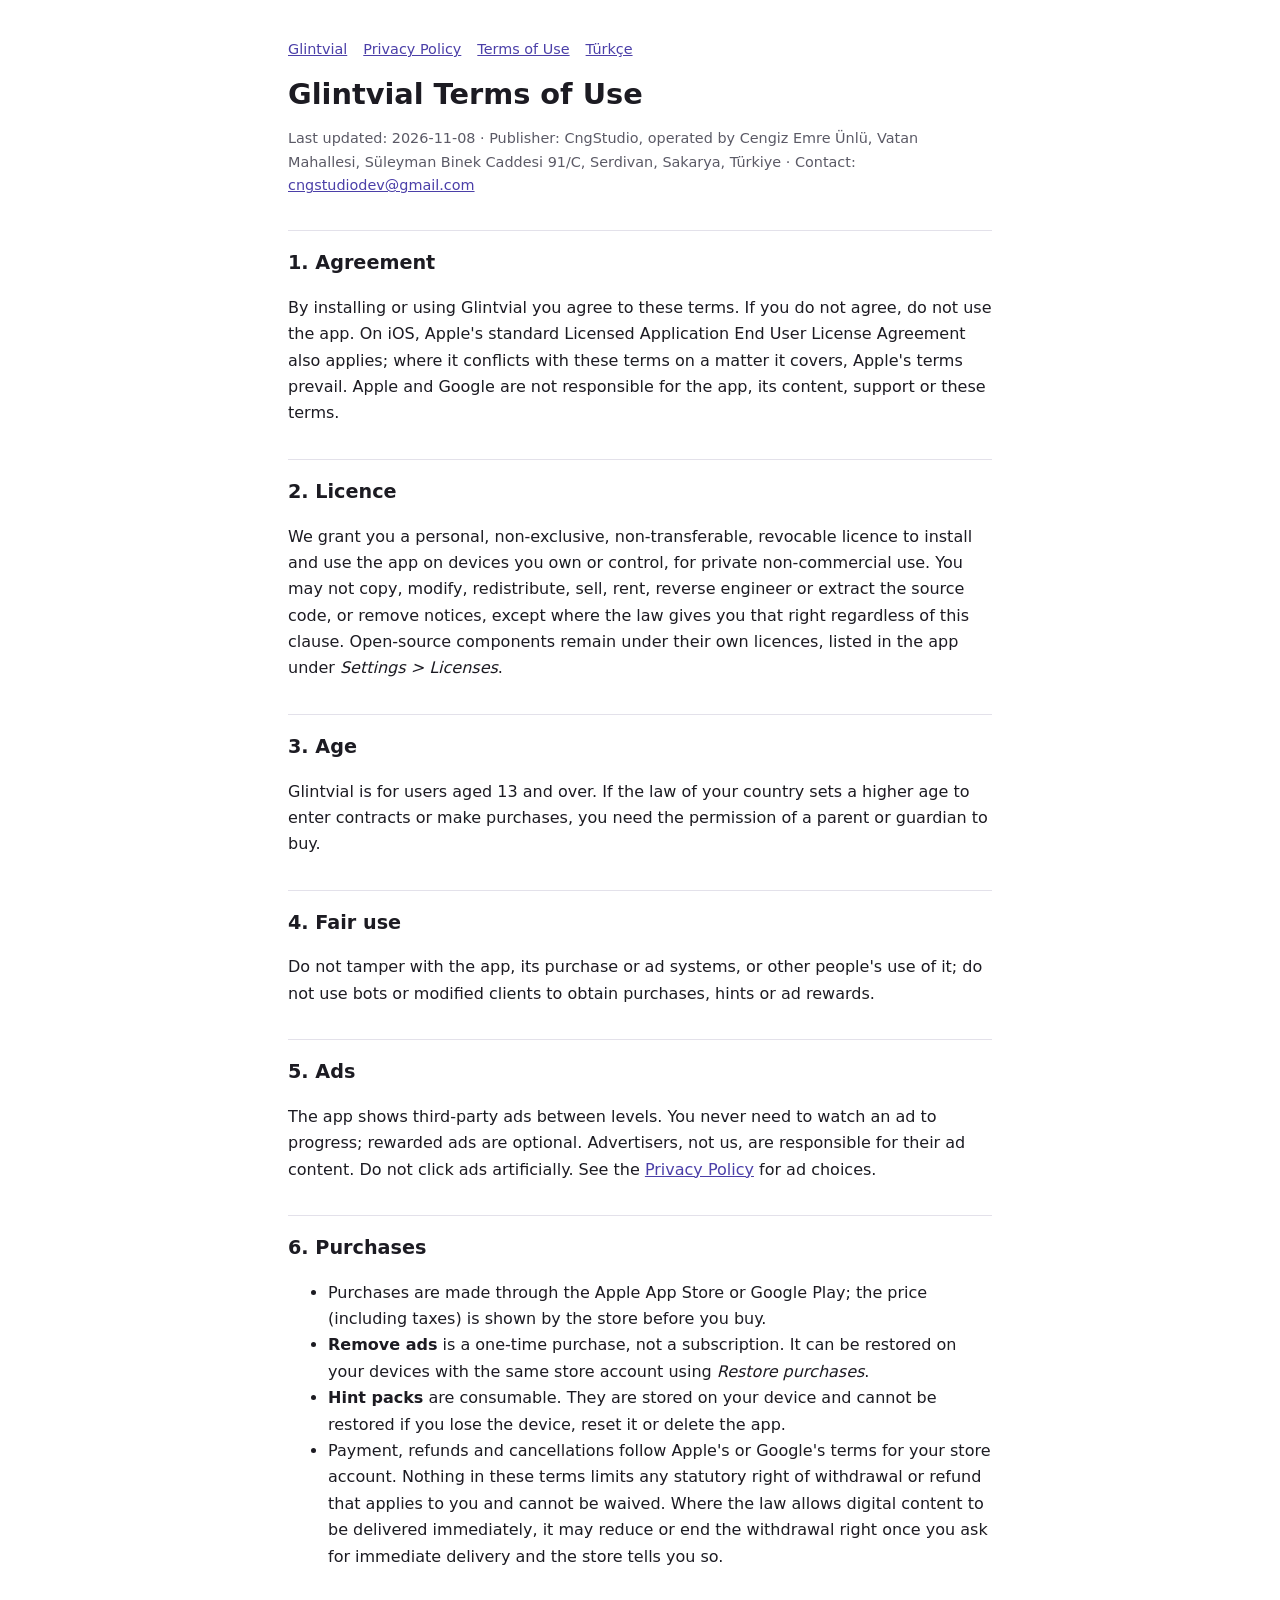
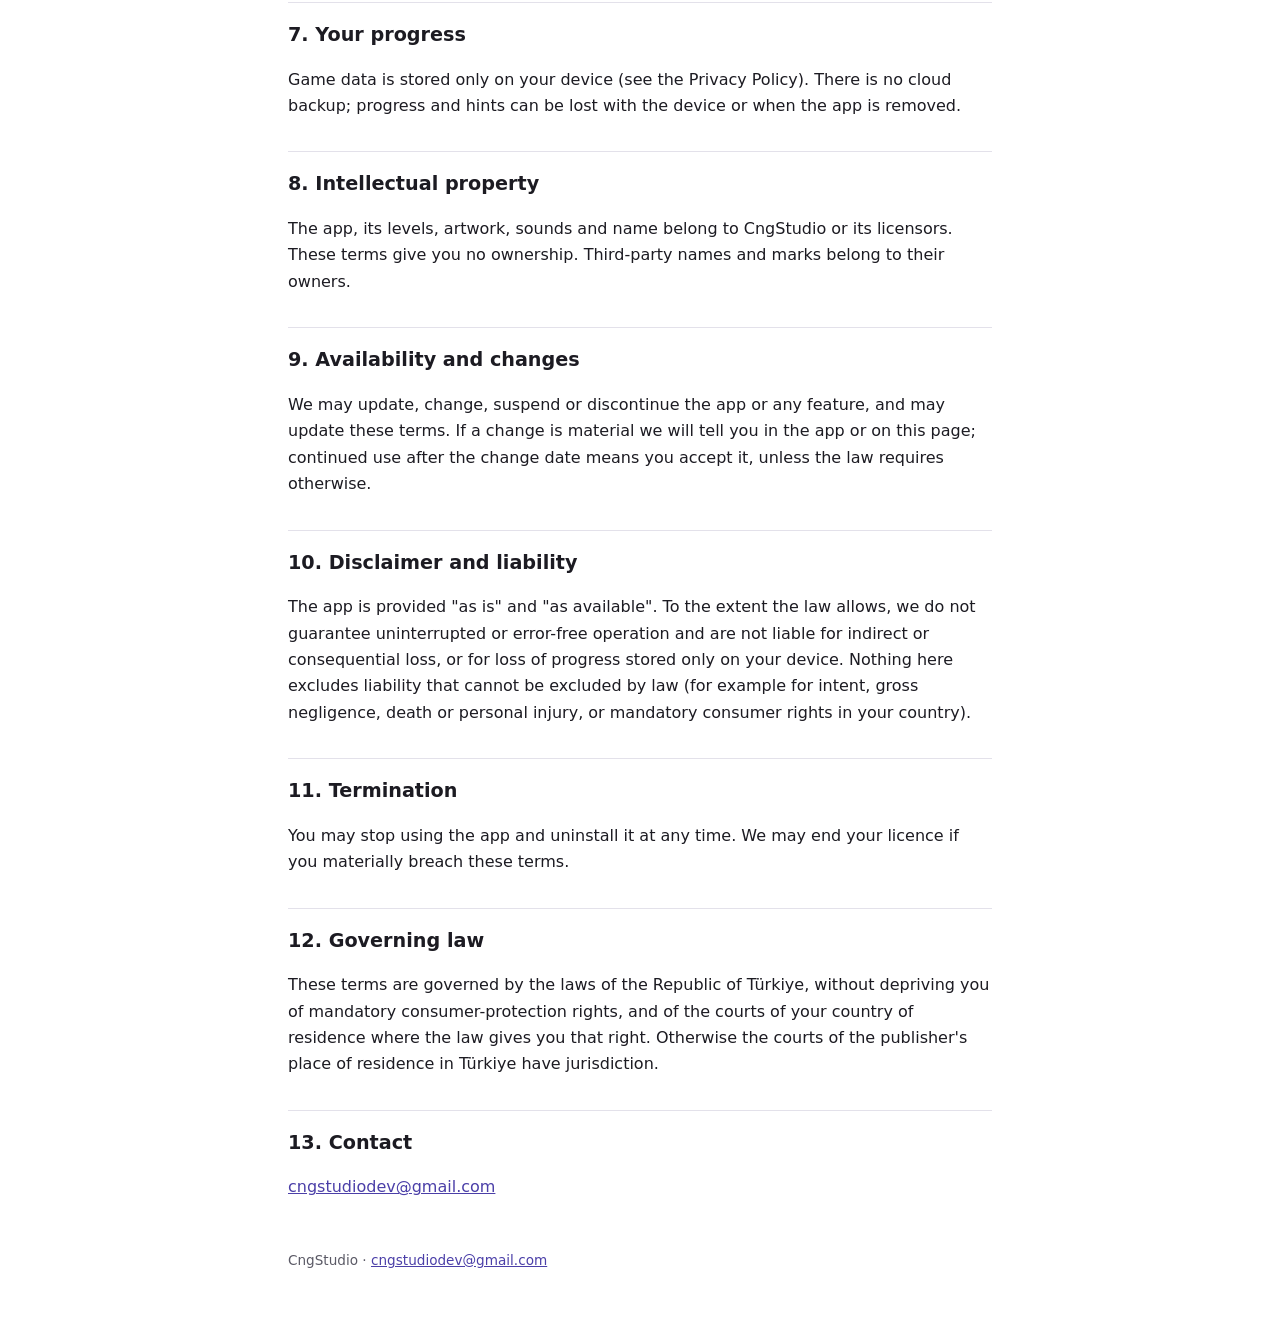
==== glintvial/terms/index.html @ 85d5e419 "Publish Glintvial legal pages" ====
<!doctype html>
<html lang="en">
<head>
<meta charset="utf-8">
<meta name="viewport" content="width=device-width,initial-scale=1">
<title>Glintvial Terms of Use</title>
<meta name="description" content="Terms of Use for the Glintvial mobile app by CngStudio.">
<meta name="robots" content="index,follow">
<link rel="alternate" hreflang="tr" href="https://cngstudiodev.github.io/glintvial/terms/tr/">
<link rel="stylesheet" href="/assets/style.css">
</head>
<body>
<main>
<p class="nav"><a href="/glintvial/">Glintvial</a><a href="/glintvial/privacy/">Privacy Policy</a><a href="/glintvial/terms/">Terms of Use</a><a href="/glintvial/terms/tr/">Türkçe</a></p>
<h1>Glintvial Terms of Use</h1>
<p class="meta">Last updated: 2026-11-08 &middot; Publisher: CngStudio, operated by Cengiz Emre Ünlü, Vatan Mahallesi, Süleyman Binek Caddesi 91/C, Serdivan, Sakarya, Türkiye &middot; Contact: <a href="mailto:cngstudiodev@gmail.com">cngstudiodev@gmail.com</a></p>

<h2>1. Agreement</h2>
<p>By installing or using Glintvial you agree to these terms. If you do not agree, do not use the app. On iOS, Apple's standard Licensed Application End User License Agreement also applies; where it conflicts with these terms on a matter it covers, Apple's terms prevail. Apple and Google are not responsible for the app, its content, support or these terms.</p>

<h2>2. Licence</h2>
<p>We grant you a personal, non-exclusive, non-transferable, revocable licence to install and use the app on devices you own or control, for private non-commercial use. You may not copy, modify, redistribute, sell, rent, reverse engineer or extract the source code, or remove notices, except where the law gives you that right regardless of this clause. Open-source components remain under their own licences, listed in the app under <em>Settings &gt; Licenses</em>.</p>

<h2>3. Age</h2>
<p>Glintvial is for users aged 13 and over. If the law of your country sets a higher age to enter contracts or make purchases, you need the permission of a parent or guardian to buy.</p>

<h2>4. Fair use</h2>
<p>Do not tamper with the app, its purchase or ad systems, or other people's use of it; do not use bots or modified clients to obtain purchases, hints or ad rewards.</p>

<h2>5. Ads</h2>
<p>The app shows third-party ads between levels. You never need to watch an ad to progress; rewarded ads are optional. Advertisers, not us, are responsible for their ad content. Do not click ads artificially. See the <a href="/glintvial/privacy/">Privacy Policy</a> for ad choices.</p>

<h2>6. Purchases</h2>
<ul>
<li>Purchases are made through the Apple App Store or Google Play; the price (including taxes) is shown by the store before you buy.</li>
<li><strong>Remove ads</strong> is a one-time purchase, not a subscription. It can be restored on your devices with the same store account using <em>Restore purchases</em>.</li>
<li><strong>Hint packs</strong> are consumable. They are stored on your device and cannot be restored if you lose the device, reset it or delete the app.</li>
<li>Payment, refunds and cancellations follow Apple's or Google's terms for your store account. Nothing in these terms limits any statutory right of withdrawal or refund that applies to you and cannot be waived. Where the law allows digital content to be delivered immediately, it may reduce or end the withdrawal right once you ask for immediate delivery and the store tells you so.</li>
</ul>

<h2>7. Your progress</h2>
<p>Game data is stored only on your device (see the Privacy Policy). There is no cloud backup; progress and hints can be lost with the device or when the app is removed.</p>

<h2>8. Intellectual property</h2>
<p>The app, its levels, artwork, sounds and name belong to CngStudio or its licensors. These terms give you no ownership. Third-party names and marks belong to their owners.</p>

<h2>9. Availability and changes</h2>
<p>We may update, change, suspend or discontinue the app or any feature, and may update these terms. If a change is material we will tell you in the app or on this page; continued use after the change date means you accept it, unless the law requires otherwise.</p>

<h2>10. Disclaimer and liability</h2>
<p>The app is provided "as is" and "as available". To the extent the law allows, we do not guarantee uninterrupted or error-free operation and are not liable for indirect or consequential loss, or for loss of progress stored only on your device. Nothing here excludes liability that cannot be excluded by law (for example for intent, gross negligence, death or personal injury, or mandatory consumer rights in your country).</p>

<h2>11. Termination</h2>
<p>You may stop using the app and uninstall it at any time. We may end your licence if you materially breach these terms.</p>

<h2>12. Governing law</h2>
<p>These terms are governed by the laws of the Republic of Türkiye, without depriving you of mandatory consumer-protection rights, and of the courts of your country of residence where the law gives you that right. Otherwise the courts of the publisher's place of residence in Türkiye have jurisdiction.</p>

<h2>13. Contact</h2>
<p><a href="mailto:cngstudiodev@gmail.com">cngstudiodev@gmail.com</a></p>
<footer>CngStudio &middot; <a href="mailto:cngstudiodev@gmail.com">cngstudiodev@gmail.com</a></footer>
</main>
</body>
</html>
---- assets/style.css ----
:root{--bg:#fff;--fg:#1c1b22;--muted:#5b5a66;--accent:#4b3fa8;--line:#e3e1ea}
@media(prefers-color-scheme:dark){:root{--bg:#15122a;--fg:#ecebf3;--muted:#a9a7b8;--accent:#a99cff;--line:#2e2a4a}}
*{box-sizing:border-box}
body{margin:0;background:var(--bg);color:var(--fg);font:16px/1.65 system-ui,-apple-system,"Segoe UI",Roboto,sans-serif}
main{max-width:46rem;margin:0 auto;padding:1.5rem 1rem 4rem}
h1{font-size:1.8rem;line-height:1.25;margin:.5rem 0}
h2{font-size:1.2rem;margin:2rem 0 .4rem;border-top:1px solid var(--line);padding-top:1rem}
a{color:var(--accent)}
.meta,.nav{color:var(--muted);font-size:.9rem}
.nav a{margin-right:1rem}
table{border-collapse:collapse;width:100%;font-size:.92rem}
th,td{border:1px solid var(--line);padding:.4rem .5rem;text-align:left;vertical-align:top}
footer{margin-top:3rem;color:var(--muted);font-size:.85rem}
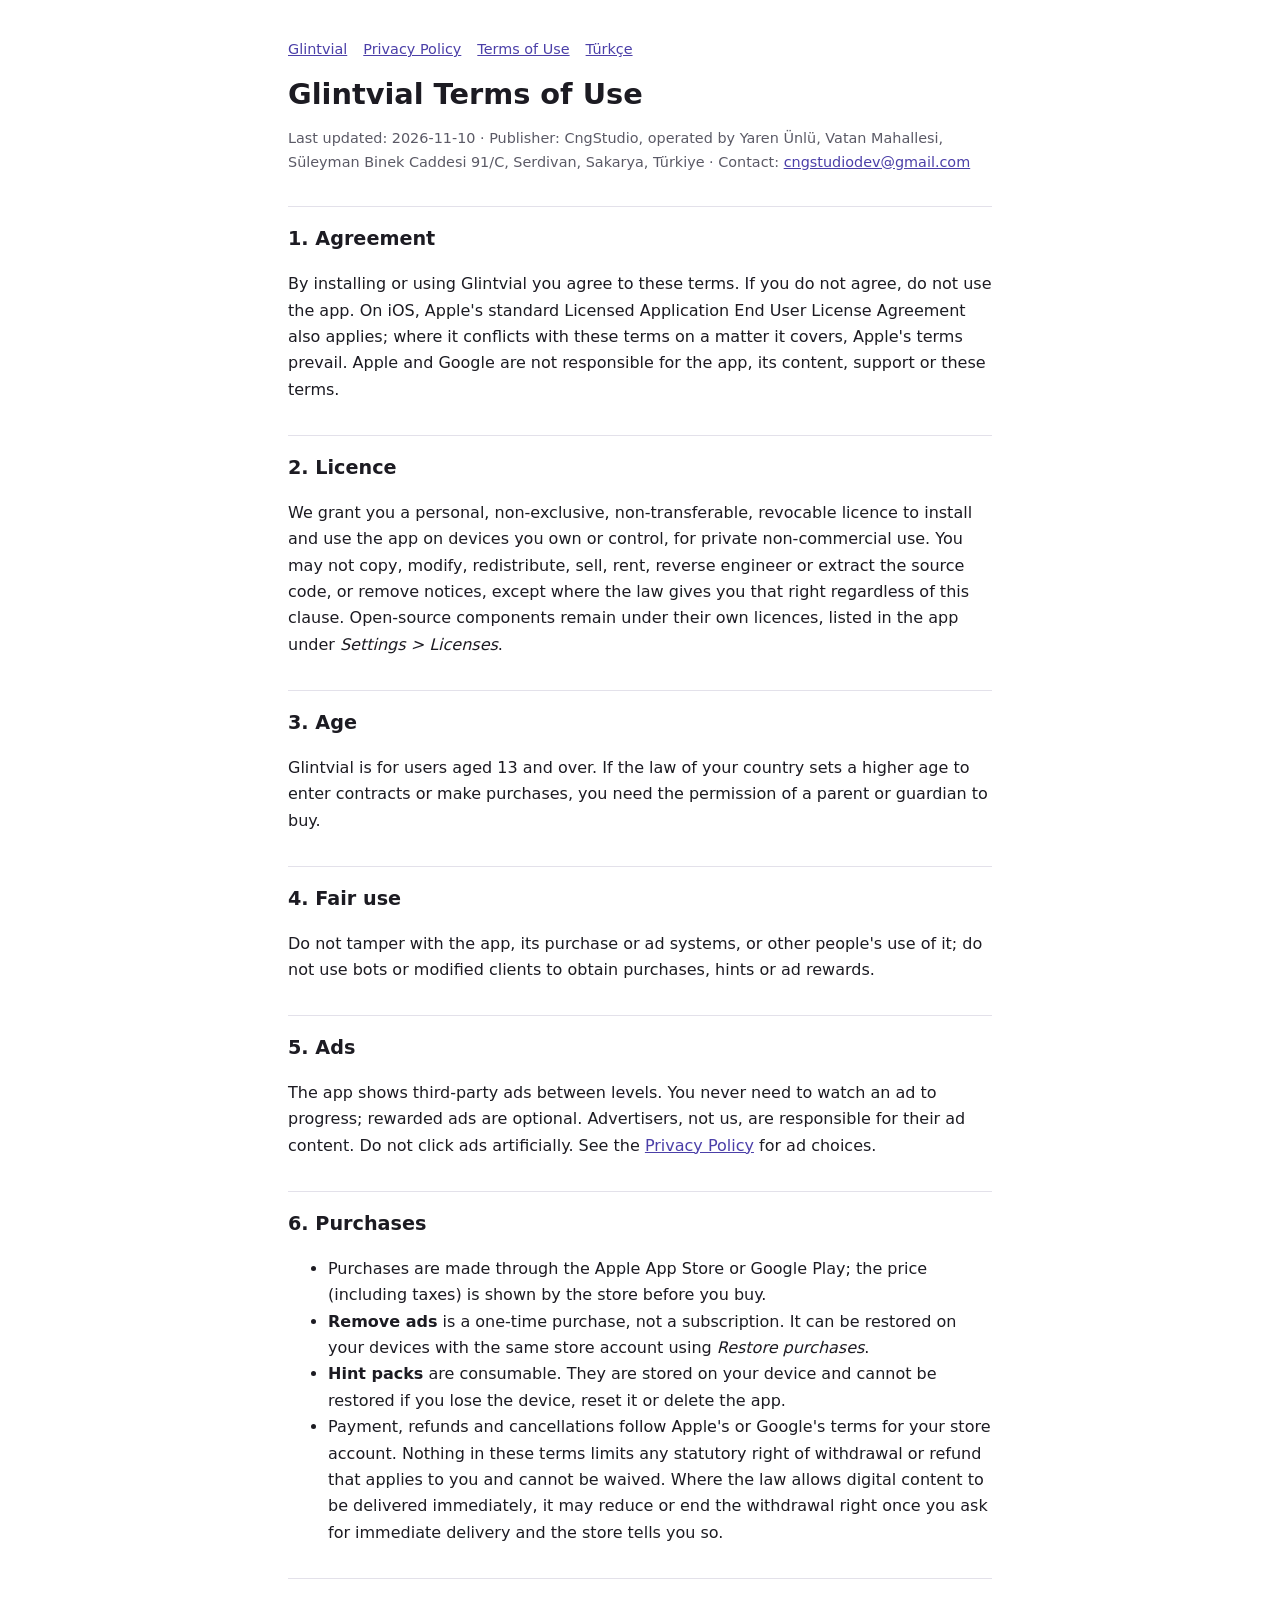
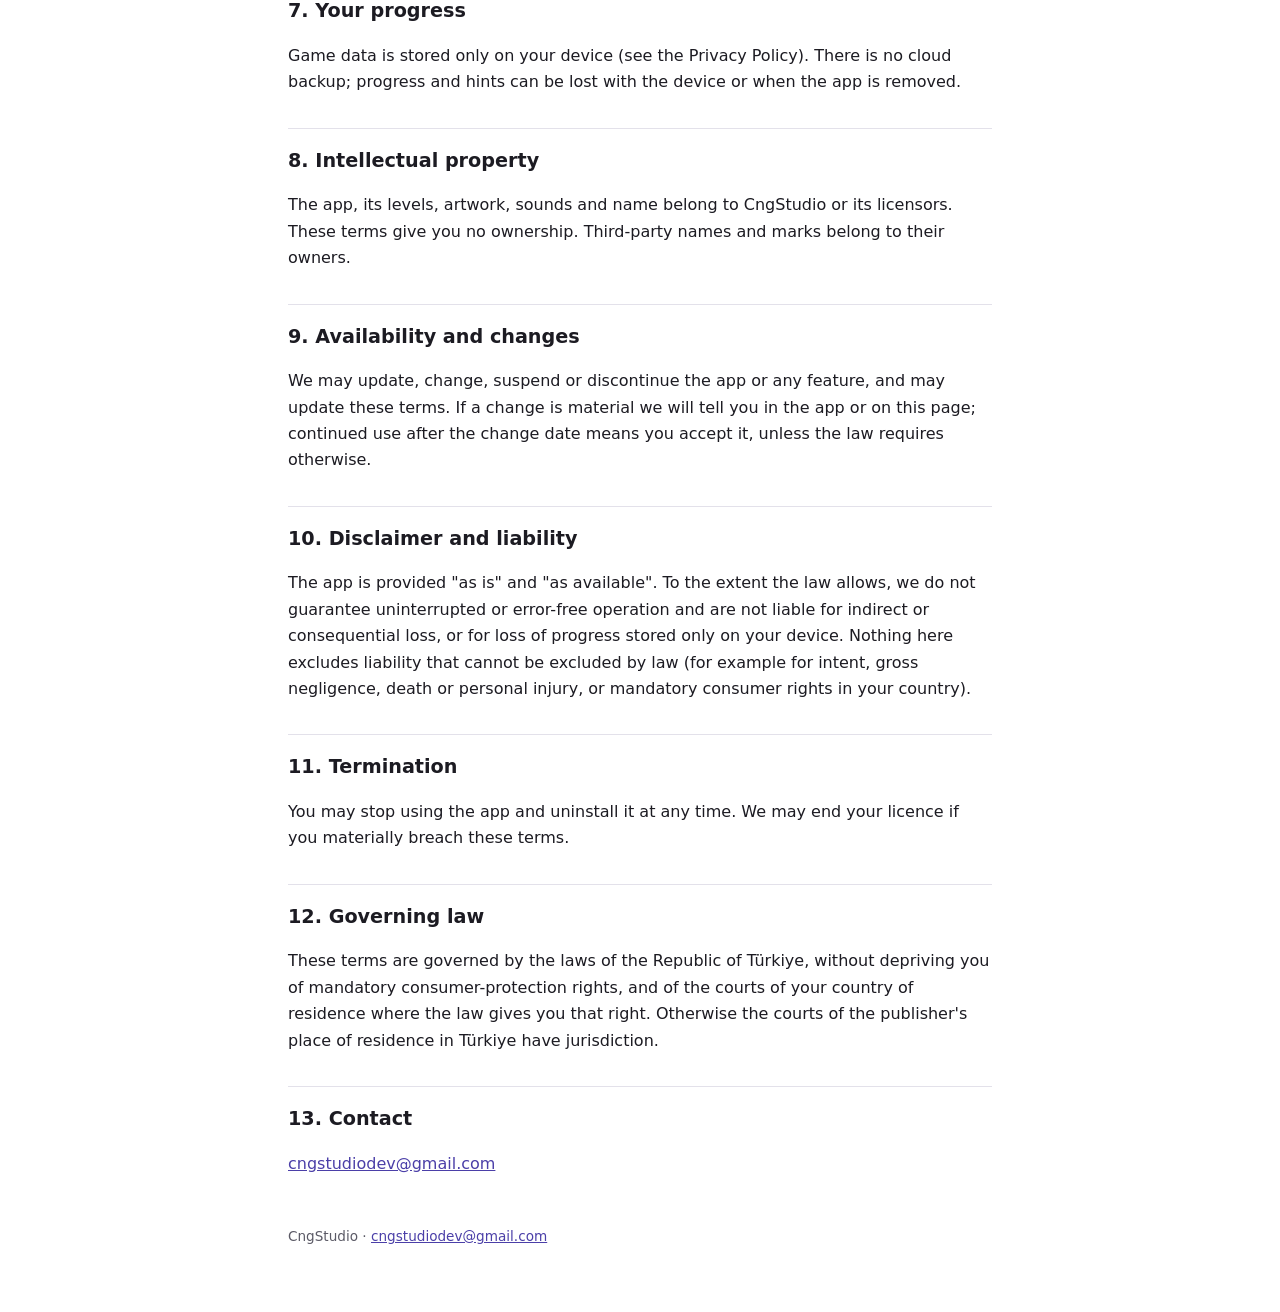
==== commit 187fedc5: "Update publisher name on Glintvial legal pages" ====
--- a/glintvial/terms/index.html
+++ b/glintvial/terms/index.html
@@ -13,7 +13,7 @@
 <main>
 <p class="nav"><a href="/glintvial/">Glintvial</a><a href="/glintvial/privacy/">Privacy Policy</a><a href="/glintvial/terms/">Terms of Use</a><a href="/glintvial/terms/tr/">Türkçe</a></p>
 <h1>Glintvial Terms of Use</h1>
-<p class="meta">Last updated: 2026-11-08 &middot; Publisher: CngStudio, operated by Cengiz Emre Ünlü, Vatan Mahallesi, Süleyman Binek Caddesi 91/C, Serdivan, Sakarya, Türkiye &middot; Contact: <a href="mailto:cngstudiodev@gmail.com">cngstudiodev@gmail.com</a></p>
+<p class="meta">Last updated: 2026-11-10 &middot; Publisher: CngStudio, operated by Yaren Ünlü, Vatan Mahallesi, Süleyman Binek Caddesi 91/C, Serdivan, Sakarya, Türkiye &middot; Contact: <a href="mailto:cngstudiodev@gmail.com">cngstudiodev@gmail.com</a></p>
 
 <h2>1. Agreement</h2>
 <p>By installing or using Glintvial you agree to these terms. If you do not agree, do not use the app. On iOS, Apple's standard Licensed Application End User License Agreement also applies; where it conflicts with these terms on a matter it covers, Apple's terms prevail. Apple and Google are not responsible for the app, its content, support or these terms.</p>
